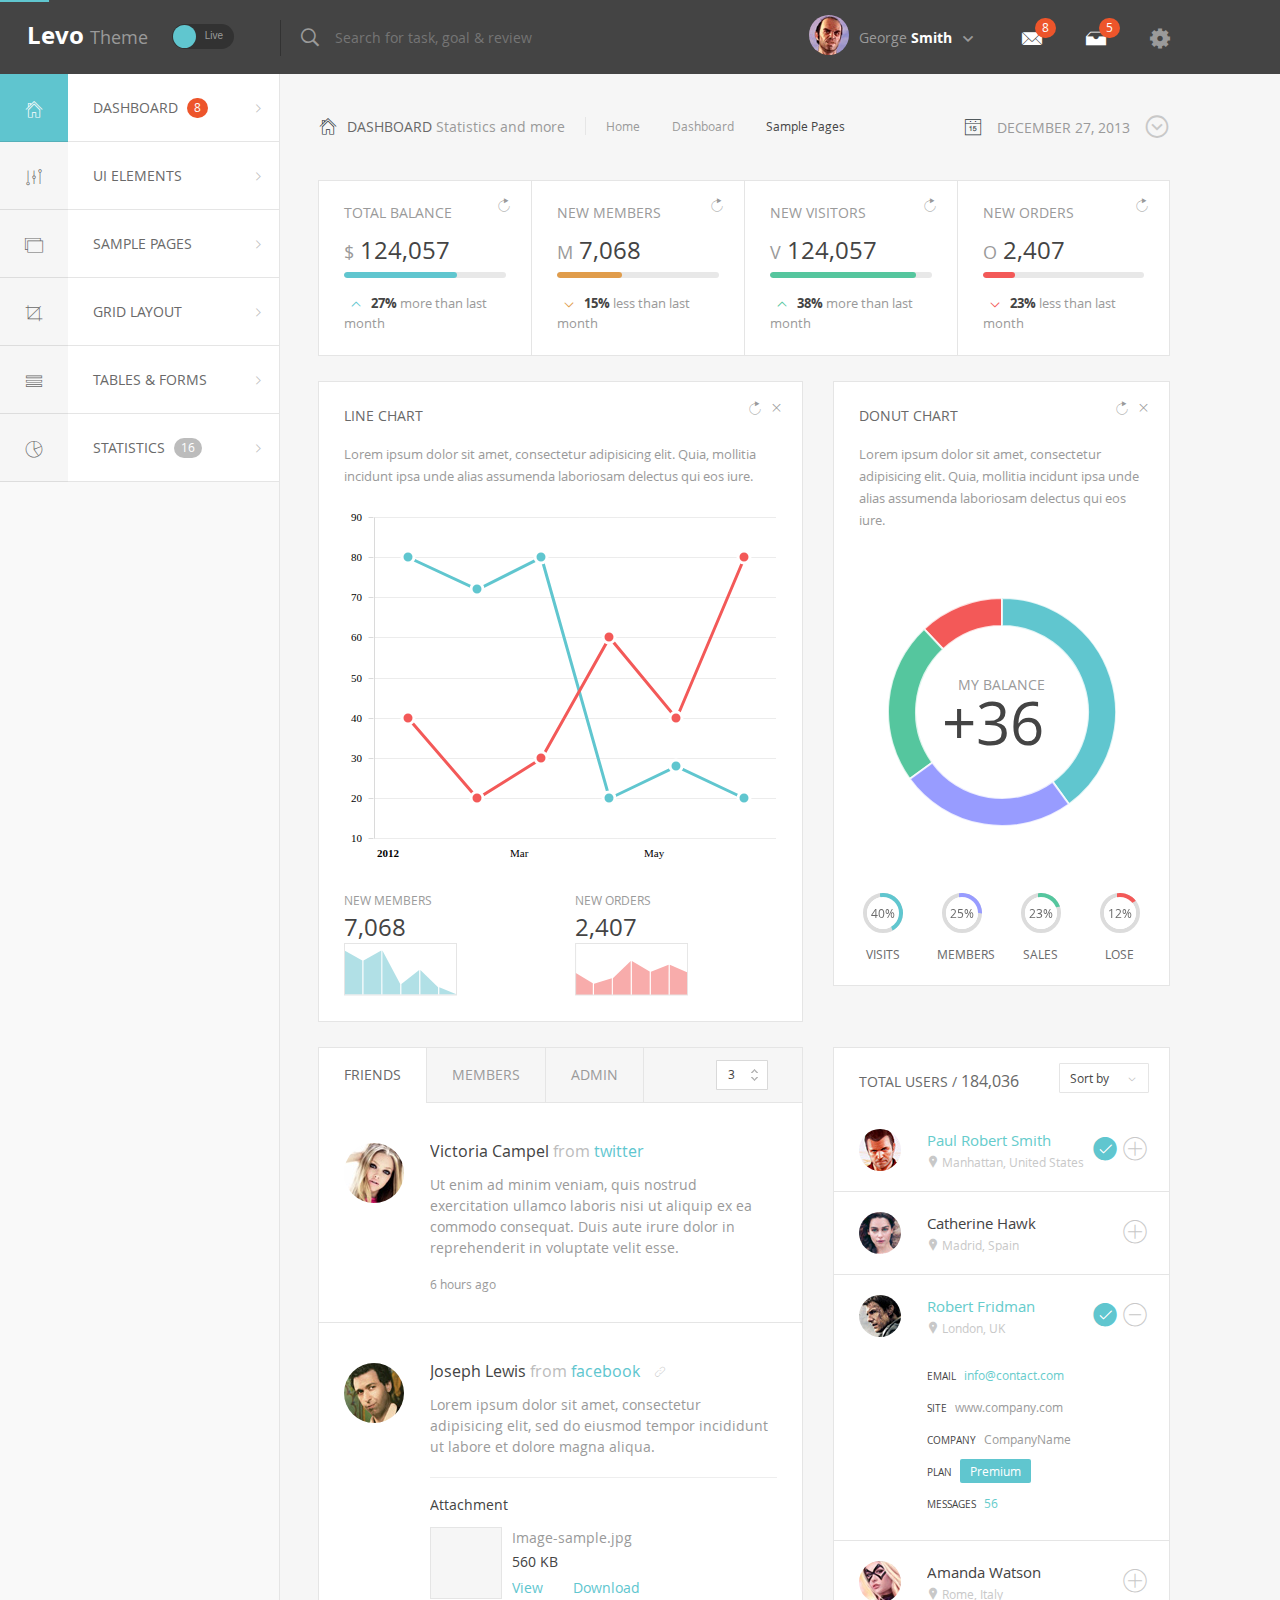
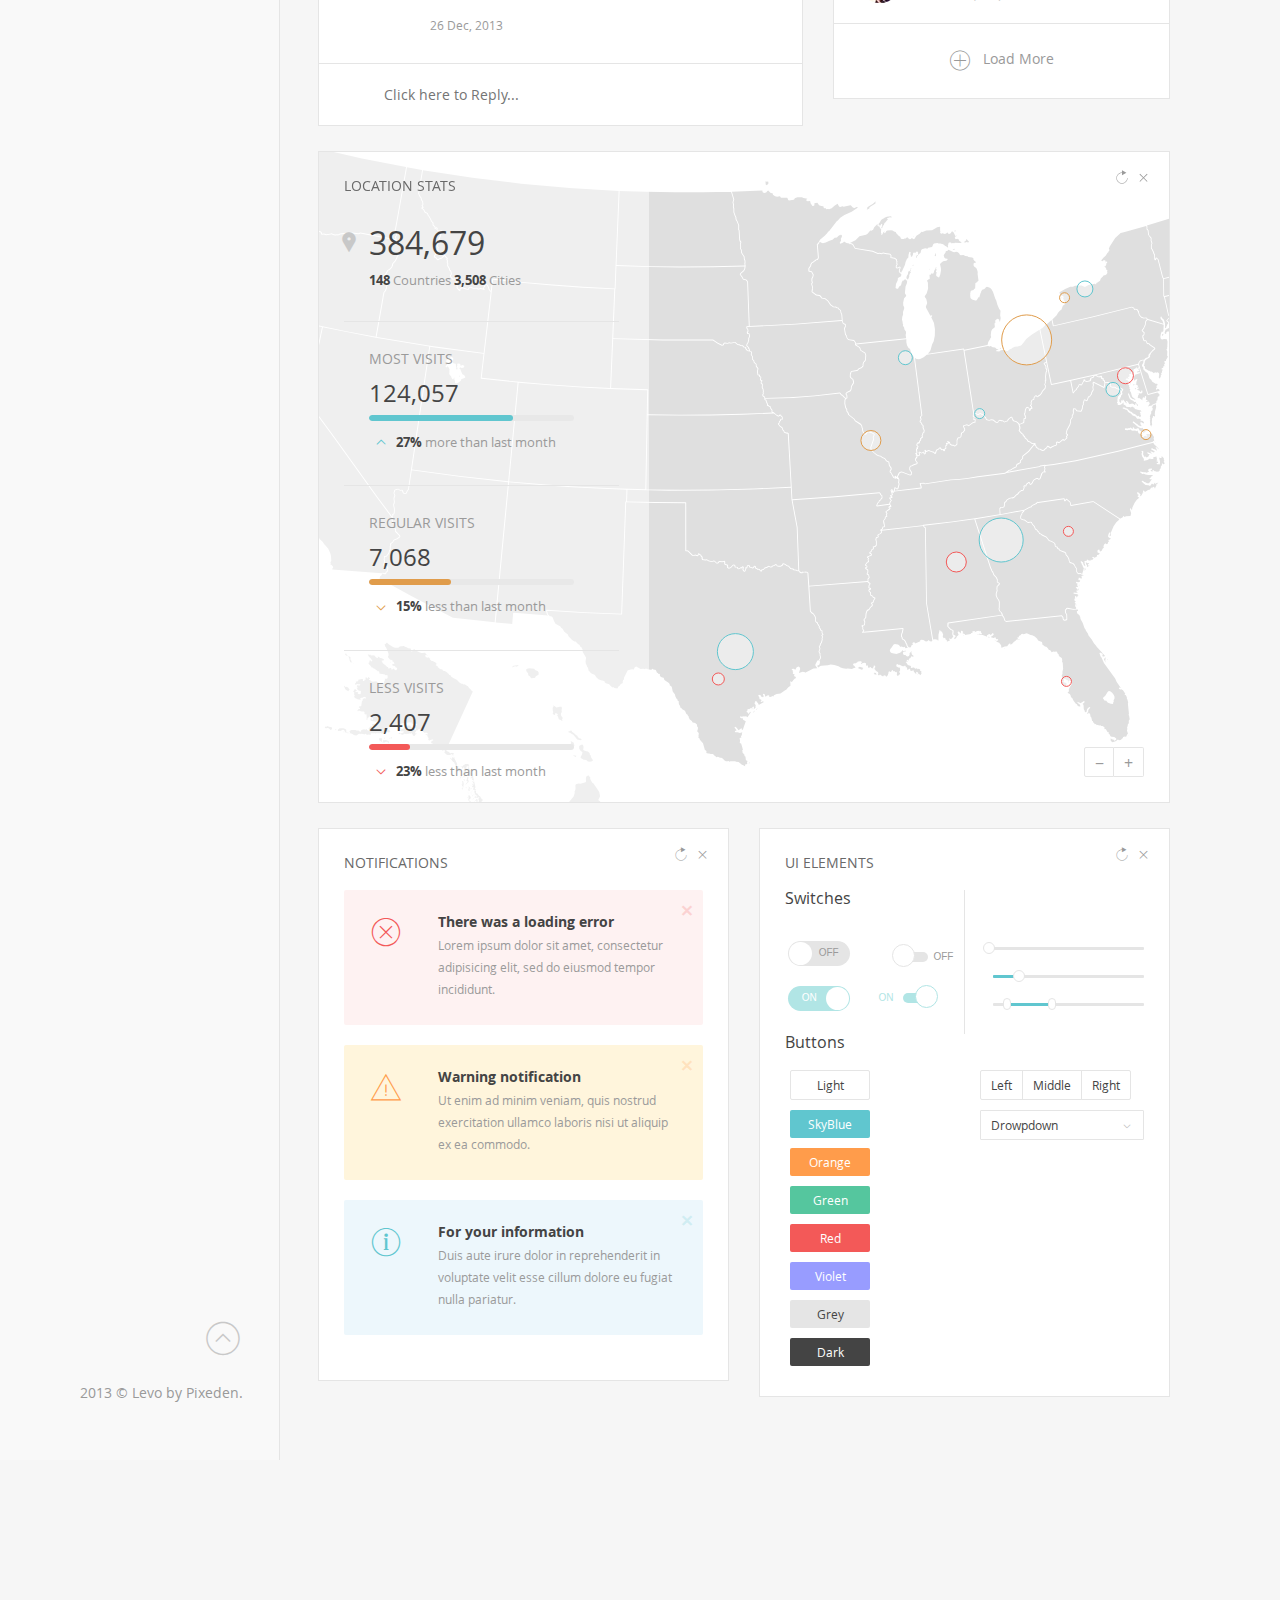
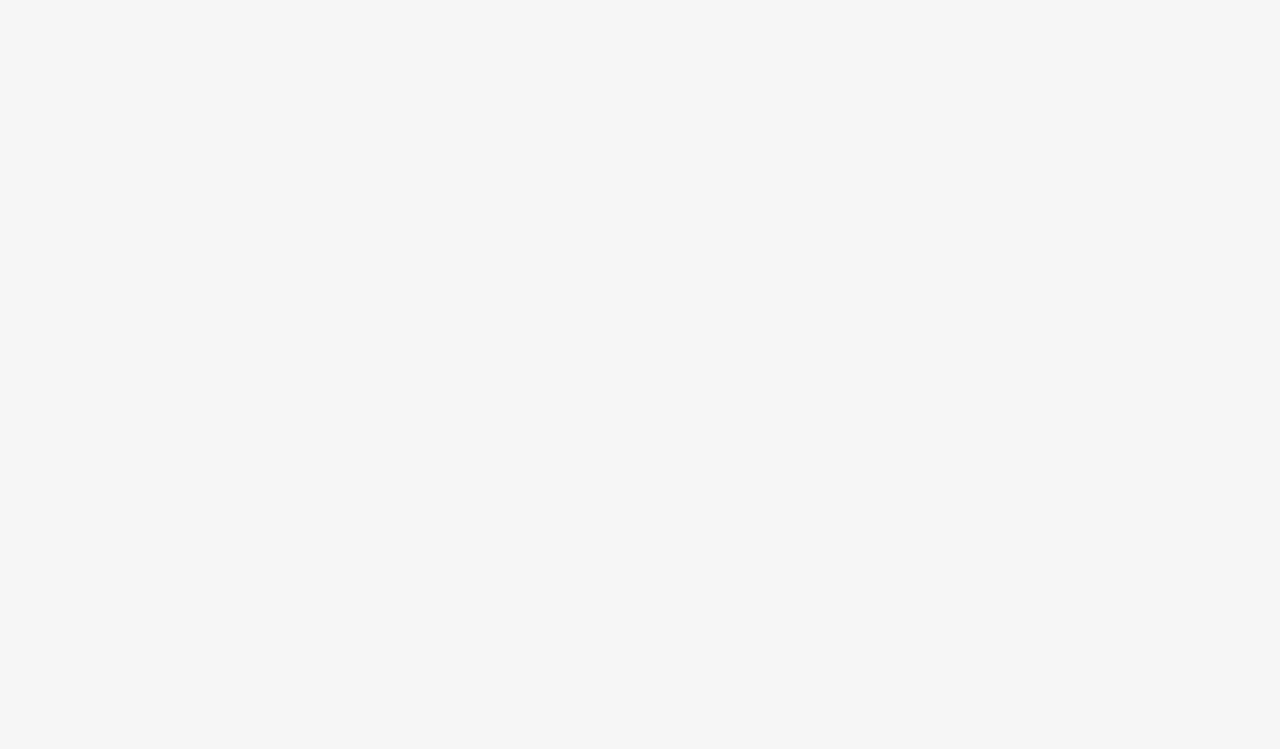
==== index.html @ 16d018b4 "primera" ====
<html xmlns="http://www.w3.org/1999/xhtml" lang="en">

<head>
	<meta http-equiv="Content-Type" content="text/html; charset=utf-8" />
	<meta name="description" content="HTTrack is an easy-to-use website mirror utility. It allows you to download a World Wide website from the Internet to a local directory,building recursively all structures, getting html, images, and other files from the server to your computer. Links are rebuiltrelatively so that you can freely browse to the local site (works with any browser). You can mirror several sites together so that you can jump from one toanother. You can, also, update an existing mirror site, or resume an interrupted download. The robot is fully configurable, with an integrated help" />
	<meta name="keywords" content="httrack, HTTRACK, HTTrack, winhttrack, WINHTTRACK, WinHTTrack, offline browser, web mirror utility, aspirateur web, surf offline, web capture, www mirror utility, browse offline, local  site builder, website mirroring, aspirateur www, internet grabber, capture de site web, internet tool, hors connexion, unix, dos, windows 95, windows 98, solaris, ibm580, AIX 4.0, HTS, HTGet, web aspirator, web aspirateur, libre, GPL, GNU, free software" />
	<title>Local index - HTTrack Website Copier</title>
  <!-- Mirror and index made by HTTrack Website Copier/3.48-22 [XR&CO'2014] -->
	<style type="text/css">
	<!--

body {
	margin: 0;  padding: 0;  margin-bottom: 15px;  margin-top: 8px;
	background: #77b;
}
body, td {
	font: 14px "Trebuchet MS", Verdana, Arial, Helvetica, sans-serif;
	}

#subTitle {
	background: #000;  color: #fff;  padding: 4px;  font-weight: bold; 
	}

#siteNavigation a, #siteNavigation .current {
	font-weight: bold;  color: #448;
	}
#siteNavigation a:link    { text-decoration: none; }
#siteNavigation a:visited { text-decoration: none; }

#siteNavigation .current { background-color: #ccd; }

#siteNavigation a:hover   { text-decoration: none;  background-color: #fff;  color: #000; }
#siteNavigation a:active  { text-decoration: none;  background-color: #ccc; }


a:link    { text-decoration: underline;  color: #00f; }
a:visited { text-decoration: underline;  color: #000; }
a:hover   { text-decoration: underline;  color: #c00; }
a:active  { text-decoration: underline; }

#pageContent {
	clear: both;
	border-bottom: 6px solid #000;
	padding: 10px;  padding-top: 20px;
	line-height: 1.65em;
	background-image: url(backblue.gif);
	background-repeat: no-repeat;
	background-position: top right;
	}

#pageContent, #siteNavigation {
	background-color: #ccd;
	}


.imgLeft  { float: left;   margin-right: 10px;  margin-bottom: 10px; }
.imgRight { float: right;  margin-left: 10px;   margin-bottom: 10px; }

hr { height: 1px;  color: #000;  background-color: #000;  margin-bottom: 15px; }

h1 { margin: 0;  font-weight: bold;  font-size: 2em; }
h2 { margin: 0;  font-weight: bold;  font-size: 1.6em; }
h3 { margin: 0;  font-weight: bold;  font-size: 1.3em; }
h4 { margin: 0;  font-weight: bold;  font-size: 1.18em; }

.blak { background-color: #000; }
.hide { display: none; }
.tableWidth { min-width: 400px; }

.tblRegular       { border-collapse: collapse; }
.tblRegular td    { padding: 6px;  background-image: url(fade.gif);  border: 2px solid #99c; }
.tblHeaderColor, .tblHeaderColor td { background: #99c; }
.tblNoBorder td   { border: 0; }


// -->
</style>

</head>

<table width="76%" border="0" align="center" cellspacing="0" cellpadding="3" class="tableWidth">
	<tr>
	<td id="subTitle">HTTrack Website Copier - Open Source offline browser</td>
	</tr>
</table>
<table width="76%" border="0" align="center" cellspacing="0" cellpadding="0" class="tableWidth">
<tr class="blak">
<td>
	<table width="100%" border="0" align="center" cellspacing="1" cellpadding="0">
	<tr>
	<td colspan="6"> 
		<table width="100%" border="0" align="center" cellspacing="0" cellpadding="10">
		<tr> 
		<td id="pageContent"> 
<!-- ==================== End prologue ==================== -->

	<meta name="generator" content="HTTrack Website Copier/3.x">
	<TITLE>Local index - HTTrack</TITLE>
</HEAD>
<BODY>
<H1 ALIGN=Center>Index of locally available sites:</H1>
	<TABLE BORDER="0" WIDTH="100%" CELLSPACING="1" CELLPADDING="0">
		<TR>
			<TD BACKGROUND="fade.gif">
				&middot;
					<A HREF="themes-pixeden.com/demos/levo/index.html">
						Levo Admin Theme
					</A>		
			</TD>
		</TR>
	</TABLE>
	<BR>
	<BR>
	<BR>
  	<H6 ALIGN="RIGHT">
	<I>Mirror and index made by HTTrack Website Copier [XR&amp;CO'2008]</I>
	</H6>
	<!-- Mirror and index made by HTTrack Website Copier/3.48-22 [XR&CO'2014] -->
	<!-- Thanks for using HTTrack Website Copier! -->
	<meta HTTP-EQUIV="Refresh" CONTENT="0; URL=themes-pixeden.com/demos/levo/index.html">


<!-- ==================== Start epilogue ==================== -->
		</td>
		</tr>
		</table>
	</td>
	</tr>
	</table>
</td>
</tr>
</table>

<table width="76%" border="0" align="center" valign="bottom" cellspacing="0" cellpadding="0">
	<tr>
	<td id="footer"><small>&copy; 2008 Xavier Roche & other contributors - Web Design: Leto Kauler.</small></td>
	</tr>
</table>

</body>

</html>
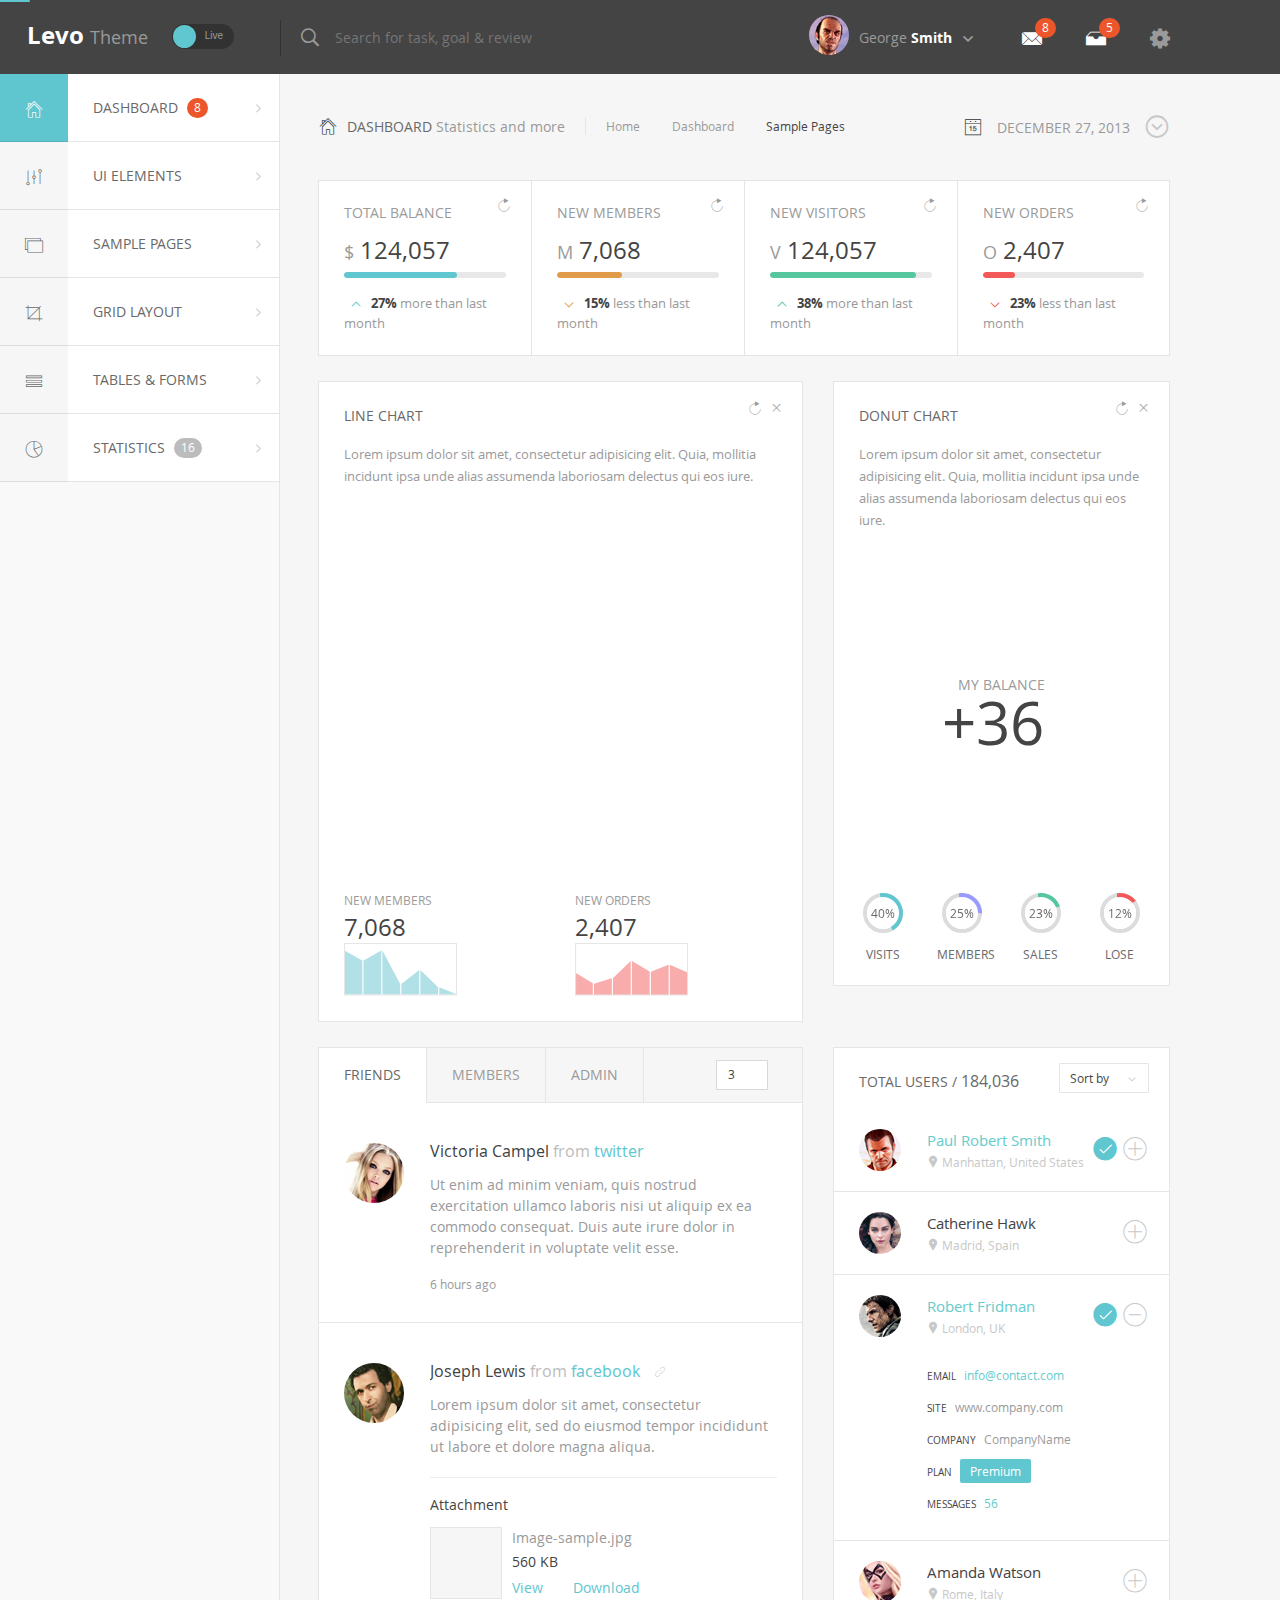
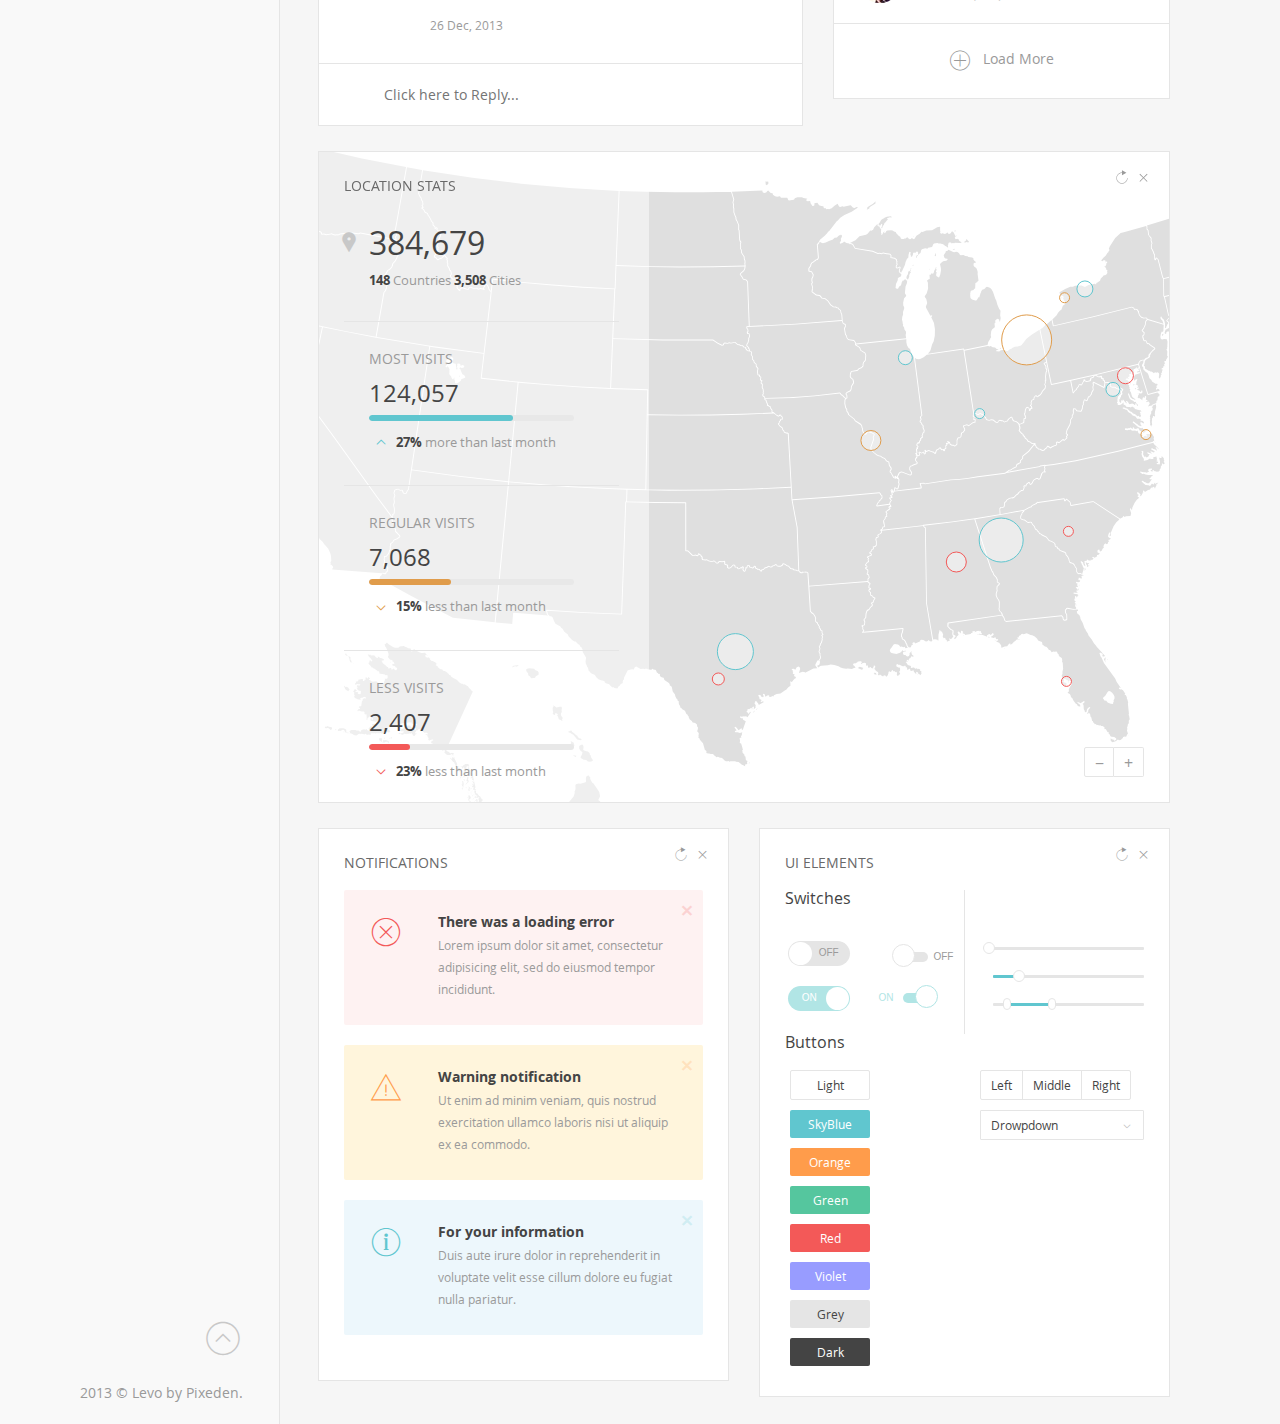
==== commit 0c21259a: "Colaboration Test" ====
--- a/index.html
+++ b/index.html
@@ -4,7 +4,7 @@
 	<meta http-equiv="Content-Type" content="text/html; charset=utf-8" />
 	<meta name="description" content="HTTrack is an easy-to-use website mirror utility. It allows you to download a World Wide website from the Internet to a local directory,building recursively all structures, getting html, images, and other files from the server to your computer. Links are rebuiltrelatively so that you can freely browse to the local site (works with any browser). You can mirror several sites together so that you can jump from one toanother. You can, also, update an existing mirror site, or resume an interrupted download. The robot is fully configurable, with an integrated help" />
 	<meta name="keywords" content="httrack, HTTRACK, HTTrack, winhttrack, WINHTTRACK, WinHTTrack, offline browser, web mirror utility, aspirateur web, surf offline, web capture, www mirror utility, browse offline, local  site builder, website mirroring, aspirateur www, internet grabber, capture de site web, internet tool, hors connexion, unix, dos, windows 95, windows 98, solaris, ibm580, AIX 4.0, HTS, HTGet, web aspirator, web aspirateur, libre, GPL, GNU, free software" />
-	<title>Local index - HTTrack Website Copier</title>
+	<title>Bies Advertising</title>
   <!-- Mirror and index made by HTTrack Website Copier/3.48-22 [XR&CO'2014] -->
 	<style type="text/css">
 	<!--
@@ -18,7 +18,7 @@
 	}
 
 #subTitle {
-	background: #000;  color: #fff;  padding: 4px;  font-weight: bold; 
+	background: #000;  color: #fff;  padding: 4px;  font-weight: bold;
 	}
 
 #siteNavigation a, #siteNavigation .current {
@@ -88,10 +88,10 @@
 <td>
 	<table width="100%" border="0" align="center" cellspacing="1" cellpadding="0">
 	<tr>
-	<td colspan="6"> 
+	<td colspan="6">
 		<table width="100%" border="0" align="center" cellspacing="0" cellpadding="10">
-		<tr> 
-		<td id="pageContent"> 
+		<tr>
+		<td id="pageContent">
 <!-- ==================== End prologue ==================== -->
 
 	<meta name="generator" content="HTTrack Website Copier/3.x">
@@ -105,7 +105,7 @@
 				&middot;
 					<A HREF="themes-pixeden.com/demos/levo/index.html">
 						Levo Admin Theme
-					</A>		
+					</A>
 			</TD>
 		</TR>
 	</TABLE>
@@ -140,5 +140,3 @@
 </body>
 
 </html>
-
-
